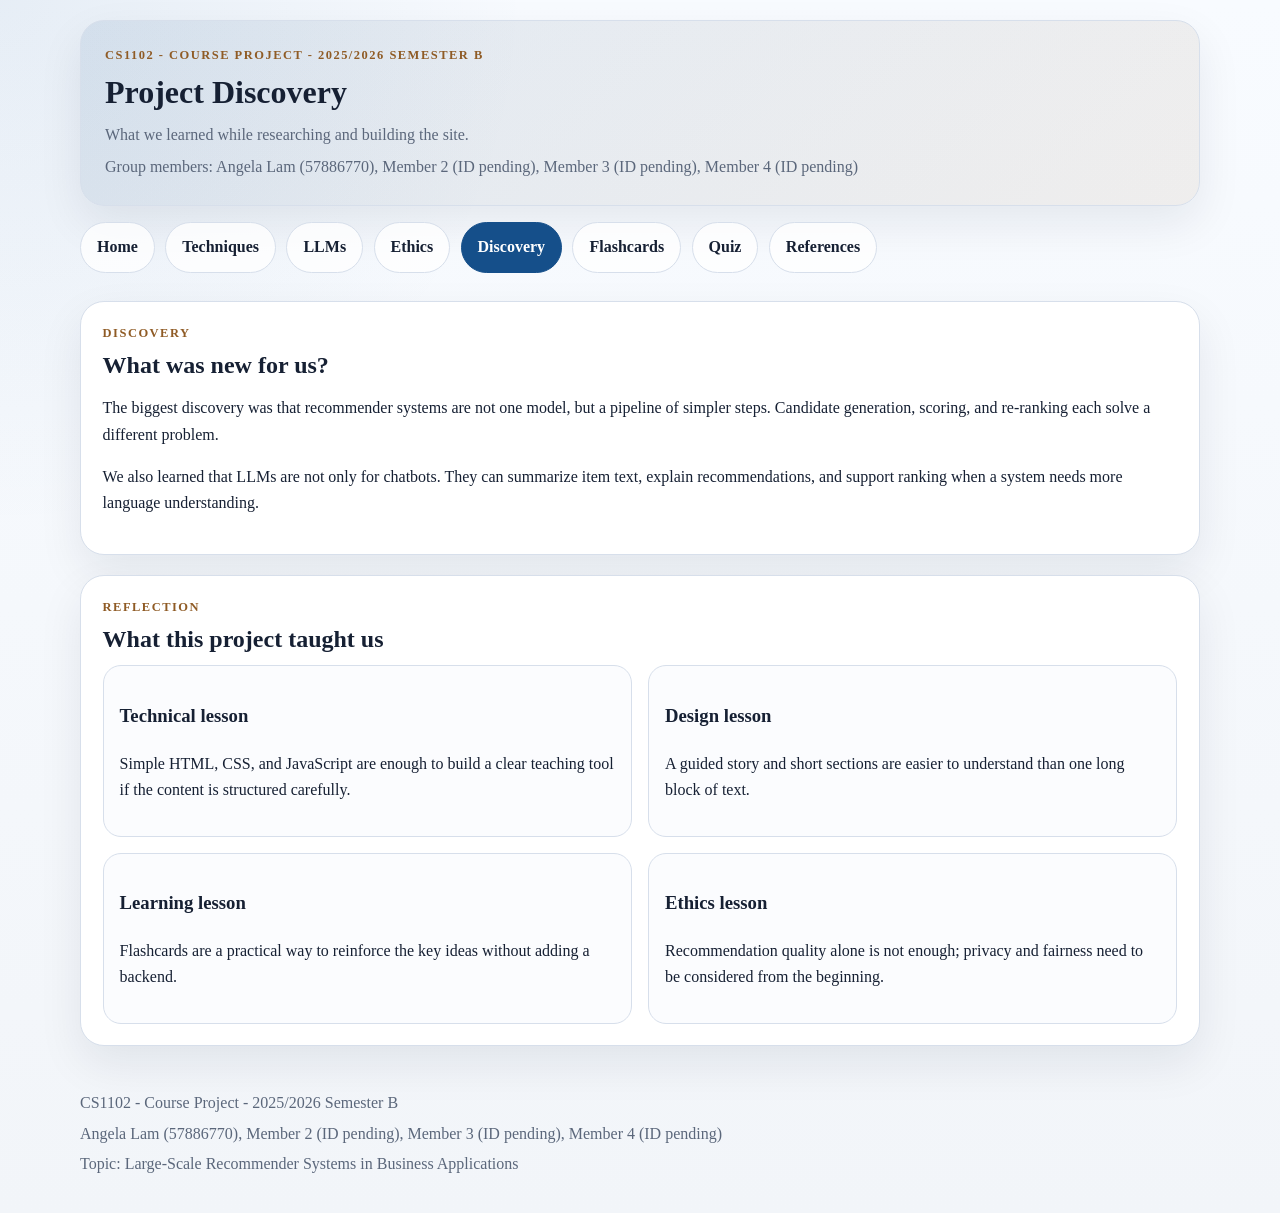
==== pages/discovery.html @ 8950d875 "added stuff for assignment" ====
<!DOCTYPE html>
<html lang="en">
<head>
  <meta charset="UTF-8" />
  <meta name="viewport" content="width=device-width, initial-scale=1.0" />
  <title>Discovery | Large-Scale Recommender Systems</title>
  <link rel="stylesheet" href="../style.css" />
</head>
<body>
  <header class="site-header compact-header">
    <div class="site-branding">
      <p class="eyebrow">CS1102 - Course Project - 2025/2026 Semester B</p>
      <h1>Project Discovery</h1>
      <p class="subtitle">What we learned while researching and building the site.</p>
      <p class="meta">Group members: Angela Lam (57886770), Member 2 (ID pending), Member 3 (ID pending), Member 4 (ID pending)</p>
    </div>
    <nav class="site-nav" aria-label="Primary navigation">
      <a href="../index.html">Home</a>
      <a href="techniques.html">Techniques</a>
      <a href="llm.html">LLMs</a>
      <a href="ethics.html">Ethics</a>
      <a href="discovery.html" aria-current="page">Discovery</a>
      <a href="flashcards.html">Flashcards</a>
      <a href="quiz.html">Quiz</a>
      <a href="references.html">References</a>
    </nav>
  </header>

  <main>
    <section class="card">
      <p class="section-tag">Discovery</p>
      <h2>What was new for us?</h2>
      <p>
        The biggest discovery was that recommender systems are not one model, but a pipeline of simpler steps.
        Candidate generation, scoring, and re-ranking each solve a different problem.
      </p>
      <p>
        We also learned that LLMs are not only for chatbots. They can summarize item text, explain recommendations, and support ranking when a system needs more language understanding.
      </p>
    </section>

    <section class="card">
      <p class="section-tag">Reflection</p>
      <h2>What this project taught us</h2>
      <div class="overview-grid two-columns">
        <article>
          <h3>Technical lesson</h3>
          <p>Simple HTML, CSS, and JavaScript are enough to build a clear teaching tool if the content is structured carefully.</p>
        </article>
        <article>
          <h3>Design lesson</h3>
          <p>A guided story and short sections are easier to understand than one long block of text.</p>
        </article>
        <article>
          <h3>Learning lesson</h3>
          <p>Flashcards are a practical way to reinforce the key ideas without adding a backend.</p>
        </article>
        <article>
          <h3>Ethics lesson</h3>
          <p>Recommendation quality alone is not enough; privacy and fairness need to be considered from the beginning.</p>
        </article>
      </div>
    </section>
  </main>

  <footer class="site-footer">
    <p>CS1102 - Course Project - 2025/2026 Semester B</p>
    <p>Angela Lam (57886770), Member 2 (ID pending), Member 3 (ID pending), Member 4 (ID pending)</p>
    <p>Topic: Large-Scale Recommender Systems in Business Applications</p>
  </footer>
</body>
</html>
---- style.css ----
:root {
  --bg: #f2f5f9;
  --surface: #ffffff;
  --surface-strong: #eaf1ff;
  --text: #162033;
  --muted: #5b677b;
  --border: #d7dfeb;
  --primary: #154f8a;
  --primary-dark: #123f6d;
  --success: #26734d;
  --secondary: #5c6570;
  --accent: #8f5b25;
  --shadow: 0 18px 45px rgba(18, 31, 51, 0.08);
}

* {
  box-sizing: border-box;
}

html {
  scroll-behavior: smooth;
}

body {
  margin: 0;
  font-family: Georgia, "Times New Roman", serif;
  line-height: 1.65;
  background:
    radial-gradient(circle at top left, rgba(21, 79, 138, 0.08), transparent 30%),
    linear-gradient(180deg, #f8fbff 0%, var(--bg) 100%);
  color: var(--text);
}

a {
  color: var(--primary);
}

a:hover {
  color: var(--primary-dark);
}

.site-header,
.site-footer,
main {
  width: min(1120px, calc(100% - 2rem));
  margin: 0 auto;
}

.site-header {
  padding: 1.25rem 0 0.75rem;
}

.site-branding {
  background: linear-gradient(135deg, rgba(21, 79, 138, 0.1), rgba(143, 91, 37, 0.08));
  border: 1px solid var(--border);
  border-radius: 24px;
  padding: 1.5rem;
  box-shadow: var(--shadow);
}

.eyebrow,
.section-tag {
  margin: 0 0 0.5rem;
  letter-spacing: 0.12em;
  text-transform: uppercase;
  font-size: 0.78rem;
  font-weight: 700;
  color: var(--accent);
}

.site-branding h1,
.card h2 {
  margin: 0.15rem 0 0.75rem;
  line-height: 1.15;
}

.subtitle,
.meta {
  margin: 0.35rem 0 0;
  color: var(--muted);
}

.site-nav {
  display: flex;
  flex-wrap: wrap;
  gap: 0.65rem;
  margin-top: 1rem;
}

.site-nav a {
  display: inline-flex;
  align-items: center;
  justify-content: center;
  padding: 0.7rem 1rem;
  border-radius: 999px;
  text-decoration: none;
  background: rgba(255, 255, 255, 0.8);
  border: 1px solid var(--border);
  color: var(--text);
  font-weight: 600;
}

.site-nav a[aria-current="page"] {
  background: var(--primary);
  color: white;
  border-color: var(--primary);
}

main {
  padding: 1rem 0 2.5rem;
  display: grid;
  gap: 1.2rem;
}

.card {
  background: var(--surface);
  border: 1px solid var(--border);
  border-radius: 24px;
  padding: 1.35rem;
  box-shadow: var(--shadow);
}

.hero {
  display: grid;
  grid-template-columns: minmax(0, 1.4fr) minmax(260px, 0.8fr);
  gap: 1rem;
  align-items: center;
}

.hero-panel {
  background: var(--surface-strong);
  border-radius: 20px;
  padding: 1.25rem;
  border: 1px solid var(--border);
  display: flex;
  flex-wrap: wrap;
  align-items: center;
  justify-content: center;
  gap: 0.7rem;
  min-height: 180px;
}

.flow-box,
.pipeline-step,
.mini-diagram span,
.pill {
  border-radius: 999px;
  border: 1px solid var(--border);
  background: white;
  padding: 0.75rem 1rem;
  font-weight: 700;
  text-align: center;
}

.flow-box-accent,
.pipeline-step-accent {
  background: var(--primary);
  color: white;
  border-color: var(--primary);
}

.flow-arrow,
.pipeline-arrow {
  font-size: 1.35rem;
  font-weight: 700;
  color: var(--muted);
}

.overview-grid {
  display: grid;
  grid-template-columns: repeat(3, minmax(0, 1fr));
  gap: 1rem;
}

.overview-grid.two-columns {
  grid-template-columns: repeat(2, minmax(0, 1fr));
}

.overview-grid article {
  background: #fbfcfe;
  border: 1px solid var(--border);
  border-radius: 18px;
  padding: 1rem;
}

.takeaways,
.techniques-list,
.references-list {
  margin: 1rem 0 0;
  padding-left: 1.25rem;
}

.mini-diagram,
.pipeline {
  display: flex;
  flex-wrap: wrap;
  align-items: center;
  justify-content: center;
  gap: 0.65rem;
  margin: 1rem 0;
}

.table-wrap {
  overflow-x: auto;
  border: 1px solid var(--border);
  border-radius: 18px;
  background: #fbfcfe;
}

table {
  width: 100%;
  border-collapse: collapse;
  min-width: 720px;
}

th,
td {
  padding: 0.9rem 1rem;
  text-align: left;
  vertical-align: top;
  border-bottom: 1px solid var(--border);
}

th {
  background: #eaf1ff;
}

.flashcard-section {
  scroll-margin-top: 1rem;
}

.flashcard-shell {
  background: linear-gradient(180deg, #fdfefe, #f4f8fd);
  border: 1px solid var(--border);
  border-radius: 20px;
  padding: 1rem;
}

.flashcard-topline {
  display: flex;
  align-items: center;
  justify-content: space-between;
  gap: 1rem;
  margin-bottom: 1rem;
}

.flashcard-count {
  color: var(--muted);
  font-weight: 700;
}

.flashcard-question,
.flashcard-answer,
.flashcard-progress {
  border-radius: 18px;
  border: 1px solid var(--border);
  background: white;
  padding: 1rem;
}

.flashcard-question {
  font-size: 1.15rem;
  font-weight: 700;
}

.flashcard-answer {
  margin-top: 1rem;
  background: #eef5ff;
}

.flashcard-actions {
  display: flex;
  flex-wrap: wrap;
  gap: 0.75rem;
  margin-top: 1rem;
}

.quiz-options {
  display: grid;
  grid-template-columns: 1fr;
  gap: 0.75rem;
  margin-top: 1rem;
}

.quiz-option {
  width: 100%;
  border: 1px solid var(--border);
  border-radius: 18px;
  background: #ffffff;
  color: var(--text);
  padding: 0.95rem 1rem;
  text-align: left;
  font: inherit;
  cursor: pointer;
  transition: transform 140ms ease, border-color 140ms ease, background-color 140ms ease;
}

.quiz-option:hover {
  transform: translateY(-1px);
  border-color: var(--primary);
}

.quiz-option-selected {
  background: rgba(21, 79, 138, 0.1);
  border-color: var(--primary);
  box-shadow: inset 0 0 0 1px rgba(21, 79, 138, 0.18);
}

.quiz-result-item {
  background: #fbfcfe;
  border: 1px solid var(--border);
  border-radius: 18px;
  padding: 1rem;
  margin-top: 1rem;
}

.quiz-result-item h3 {
  margin: 0 0 0.5rem;
}

.quiz-topline {
  margin-bottom: 0.75rem;
}

.button {
  appearance: none;
  border: 0;
  border-radius: 999px;
  padding: 0.85rem 1.15rem;
  font: inherit;
  font-weight: 700;
  cursor: pointer;
  transition: transform 140ms ease, box-shadow 140ms ease, opacity 140ms ease;
}

.button:hover {
  transform: translateY(-1px);
}

.button-primary {
  background: var(--primary);
  color: white;
}

.button-success {
  background: var(--success);
  color: white;
}

.button-secondary {
  background: var(--secondary);
  color: white;
}

.button-ghost {
  background: transparent;
  color: var(--primary);
  border: 1px solid var(--border);
}

.pill {
  background: #f4f7fc;
}

.site-footer {
  padding: 0 0 2rem;
  color: var(--muted);
}

.site-footer p {
  margin: 0.25rem 0;
}

@media (max-width: 900px) {
  .hero,
  .overview-grid,
  .overview-grid.two-columns {
    grid-template-columns: 1fr;
  }

  table {
    min-width: 640px;
  }
}

@media (max-width: 640px) {
  body {
    font-size: 0.98rem;
  }

  .site-header,
  .site-footer,
  main {
    width: min(1120px, calc(100% - 1rem));
  }

  .site-branding,
  .card,
  .flashcard-shell {
    border-radius: 18px;
    padding: 1rem;
  }

  .site-nav a,
  .button {
    width: 100%;
  }

  .flashcard-topline {
    flex-direction: column;
    align-items: flex-start;
  }

  .flow-arrow,
  .pipeline-arrow {
    display: none;
  }
}
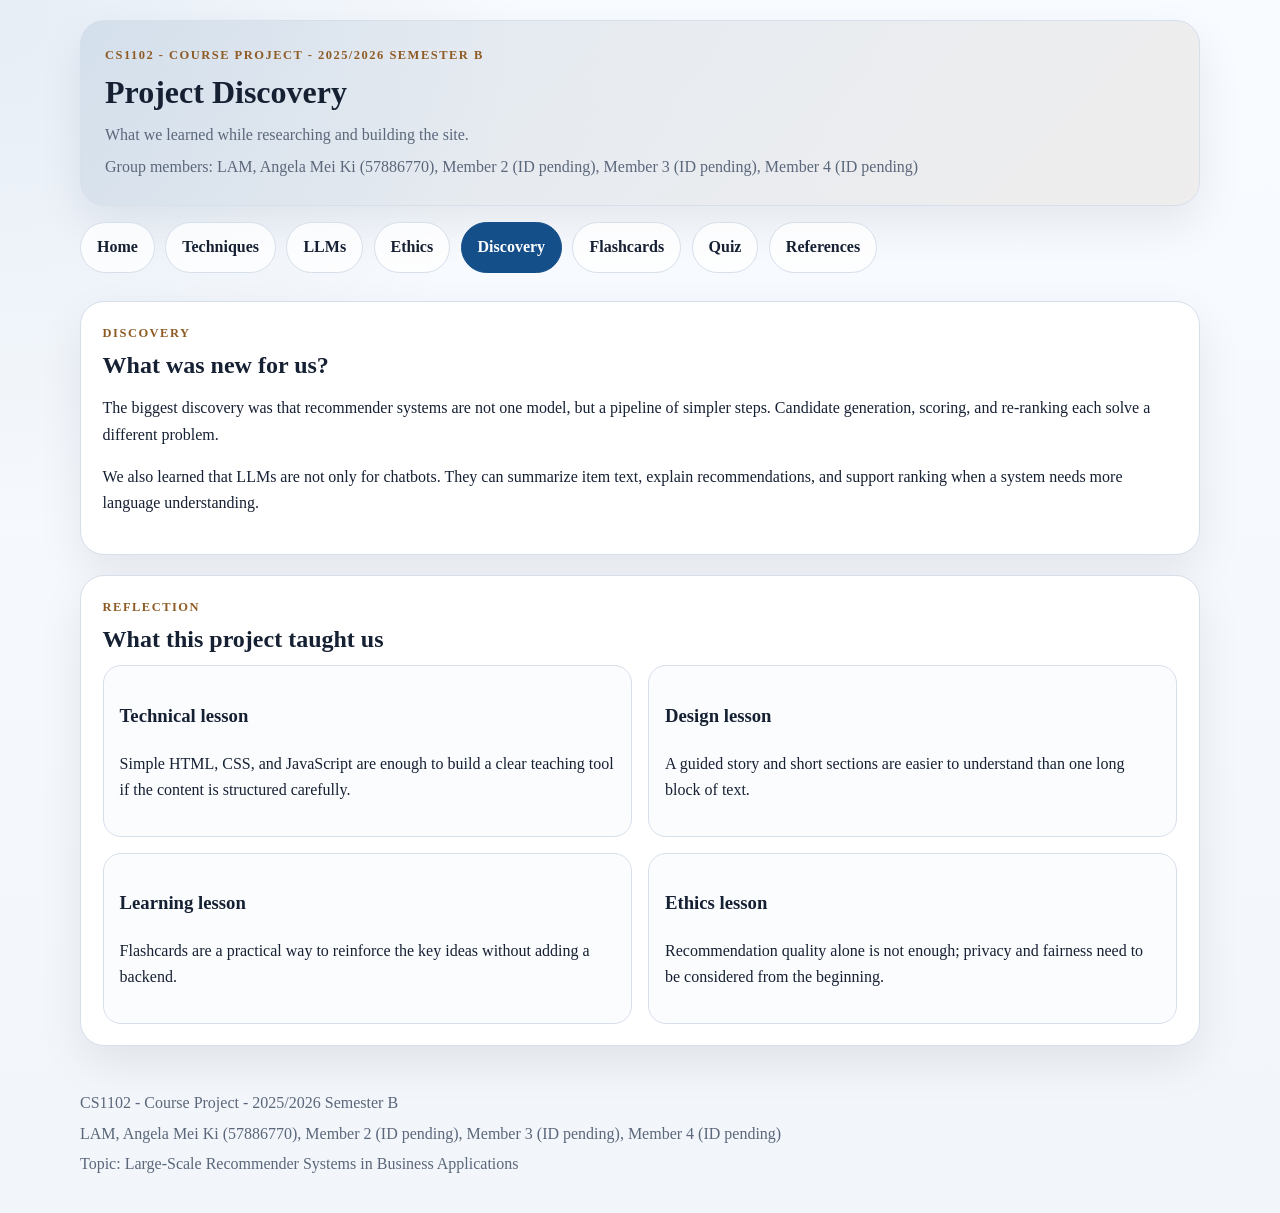
==== commit 89912e81: "added images" ====
--- a/pages/discovery.html
+++ b/pages/discovery.html
@@ -12,7 +12,7 @@
       <p class="eyebrow">CS1102 - Course Project - 2025/2026 Semester B</p>
       <h1>Project Discovery</h1>
       <p class="subtitle">What we learned while researching and building the site.</p>
-      <p class="meta">Group members: Angela Lam (57886770), Member 2 (ID pending), Member 3 (ID pending), Member 4 (ID pending)</p>
+      <p class="meta">Group members: LAM, Angela Mei Ki (57886770), Member 2 (ID pending), Member 3 (ID pending), Member 4 (ID pending)</p>
     </div>
     <nav class="site-nav" aria-label="Primary navigation">
       <a href="../index.html">Home</a>
@@ -65,7 +65,7 @@
 
   <footer class="site-footer">
     <p>CS1102 - Course Project - 2025/2026 Semester B</p>
-    <p>Angela Lam (57886770), Member 2 (ID pending), Member 3 (ID pending), Member 4 (ID pending)</p>
+    <p>LAM, Angela Mei Ki (57886770), Member 2 (ID pending), Member 3 (ID pending), Member 4 (ID pending)</p>
     <p>Topic: Large-Scale Recommender Systems in Business Applications</p>
   </footer>
 </body>
--- a/style.css
+++ b/style.css
@@ -140,6 +140,82 @@
   min-height: 180px;
 }
 
+.hero-illustration {
+  margin: 0;
+  width: 100%;
+  display: grid;
+  gap: 0.6rem;
+}
+
+.hero-illustration img {
+  width: 100%;
+  height: auto;
+  display: block;
+  border-radius: 14px;
+  border: 1px solid var(--border);
+  background: #ffffff;
+}
+
+.hero-illustration figcaption {
+  margin: 0;
+  text-align: center;
+  color: var(--muted);
+  font-size: 0.92rem;
+}
+
+.impact-card {
+  display: grid;
+  grid-template-columns: minmax(0, 1.15fr) minmax(260px, 0.85fr);
+  gap: 1rem;
+  align-items: center;
+}
+
+.impact-illustration {
+  margin: 0;
+  width: 100%;
+  display: grid;
+  gap: 0.55rem;
+}
+
+.impact-illustration img {
+  width: 100%;
+  height: auto;
+  display: block;
+  border-radius: 14px;
+  border: 1px solid var(--border);
+  background: #ffffff;
+}
+
+.impact-illustration figcaption {
+  margin: 0;
+  text-align: center;
+  color: var(--muted);
+  font-size: 0.9rem;
+}
+
+.comparison-illustration {
+  margin: 1rem 0 0;
+  width: 100%;
+  display: grid;
+  gap: 0.55rem;
+}
+
+.comparison-illustration img {
+  width: 100%;
+  height: auto;
+  display: block;
+  border-radius: 14px;
+  border: 1px solid var(--border);
+  background: #ffffff;
+}
+
+.comparison-illustration figcaption {
+  margin: 0;
+  text-align: center;
+  color: var(--muted);
+  font-size: 0.9rem;
+}
+
 .flow-box,
 .pipeline-step,
 .mini-diagram span,
@@ -373,6 +449,7 @@
 
 @media (max-width: 900px) {
   .hero,
+  .impact-card,
   .overview-grid,
   .overview-grid.two-columns {
     grid-template-columns: 1fr;
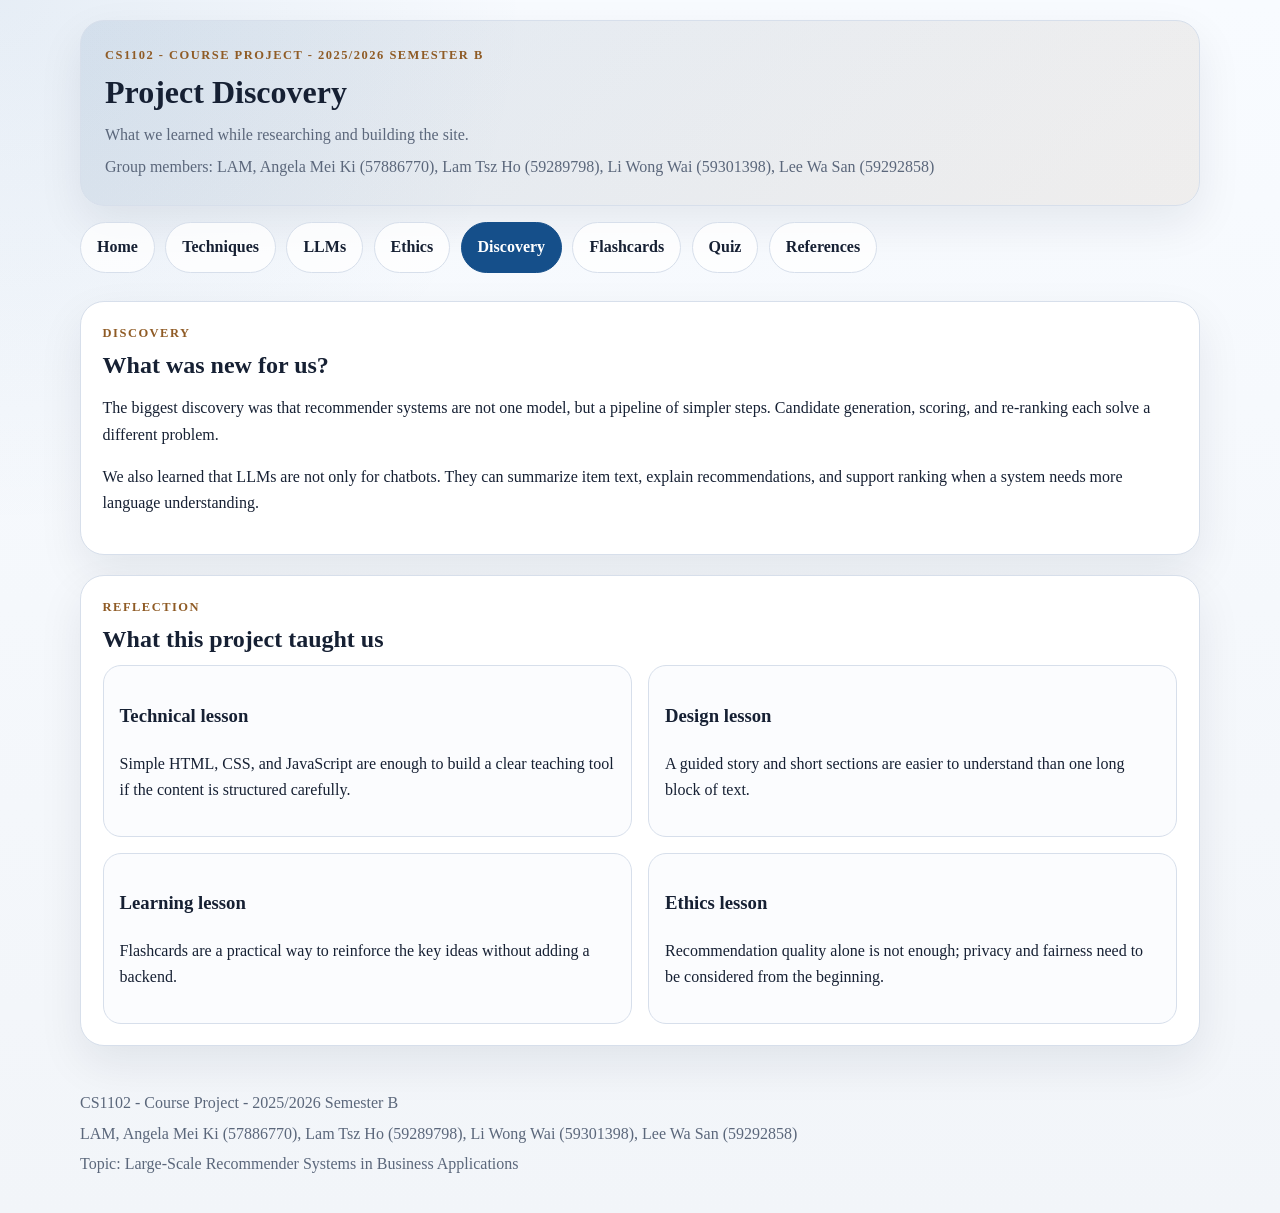
==== commit cd4bef96: "removed reference" ====
--- a/pages/discovery.html
+++ b/pages/discovery.html
@@ -12,7 +12,7 @@
       <p class="eyebrow">CS1102 - Course Project - 2025/2026 Semester B</p>
       <h1>Project Discovery</h1>
       <p class="subtitle">What we learned while researching and building the site.</p>
-      <p class="meta">Group members: LAM, Angela Mei Ki (57886770), Member 2 (ID pending), Member 3 (ID pending), Member 4 (ID pending)</p>
+      <p class="meta">Group members: LAM, Angela Mei Ki (57886770), Lam Tsz Ho (59289798), Li Wong Wai (59301398), Lee Wa San (59292858)</p>
     </div>
     <nav class="site-nav" aria-label="Primary navigation">
       <a href="../index.html">Home</a>
@@ -65,7 +65,7 @@
 
   <footer class="site-footer">
     <p>CS1102 - Course Project - 2025/2026 Semester B</p>
-    <p>LAM, Angela Mei Ki (57886770), Member 2 (ID pending), Member 3 (ID pending), Member 4 (ID pending)</p>
+    <p>LAM, Angela Mei Ki (57886770), Lam Tsz Ho (59289798), Li Wong Wai (59301398), Lee Wa San (59292858)</p>
     <p>Topic: Large-Scale Recommender Systems in Business Applications</p>
   </footer>
 </body>
